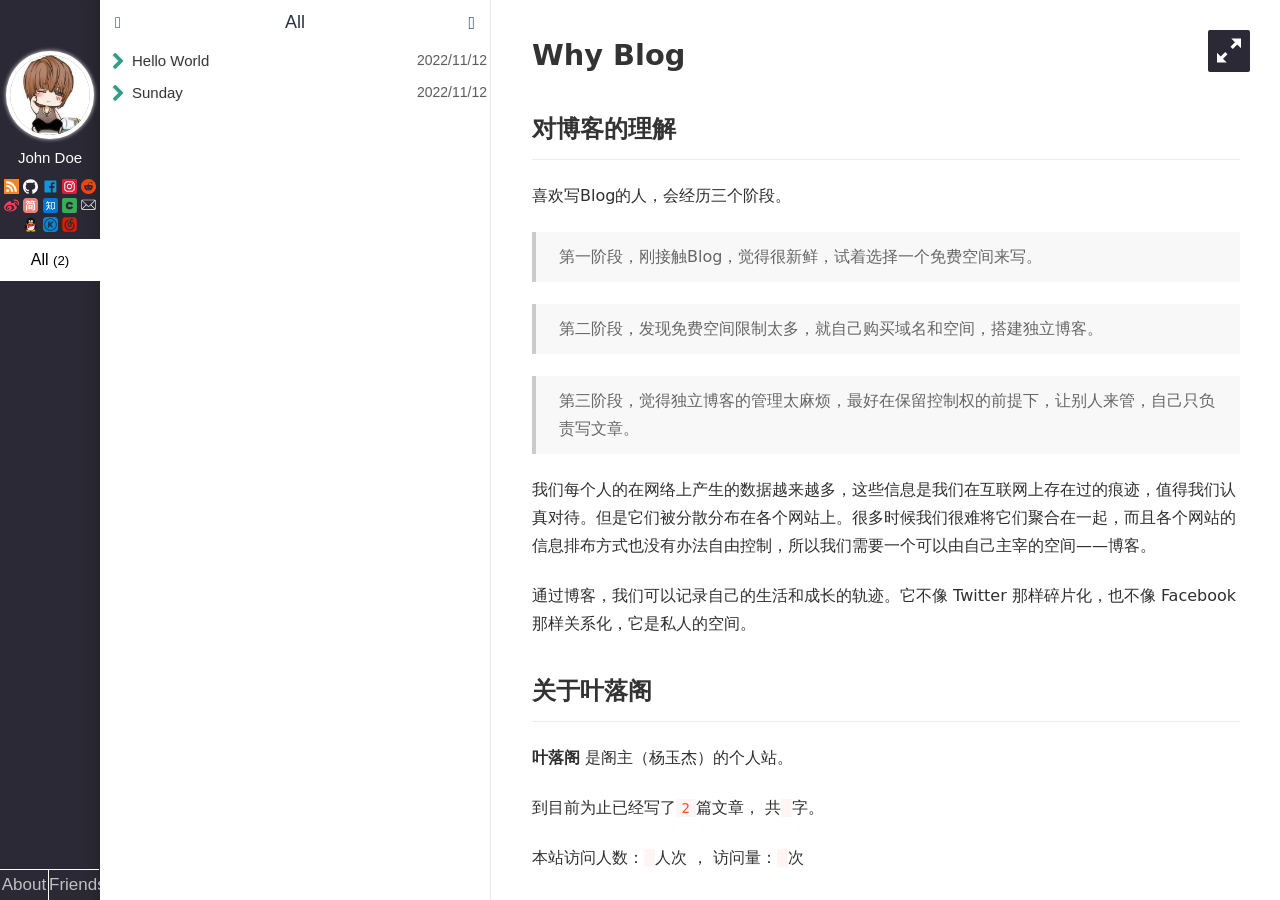
==== archives/index.html @ 194cba81 "Site updated: 2022-11-14 14:32:41" ====
<!DOCTYPE html>
<html>
<head>
  <meta charset="utf-8">
  <title>Hexo</title>
  <meta name="keywords" content="">
  <meta name="description" content="Hexo">
    <meta name="viewport" content="width=device-width, initial-scale=1, maximum-scale=1">
<meta property="og:type" content="website">
<meta property="og:title" content="Hexo">
<meta property="og:url" content="http://example.com/archives/index.html">
<meta property="og:site_name" content="Hexo">
<meta property="og:locale" content="en_US">
<meta property="article:author" content="John Doe">
<meta name="twitter:card" content="summary">


<link rel="icon" href="/img/avatar.jpg">

<link href="/css/style.css?v=1.1.0" rel="stylesheet">

<link href="/css/hl_theme/atom-light.css?v=1.1.0" rel="stylesheet">

<link href="//cdn.jsdelivr.net/npm/animate.css@4.1.0/animate.min.css" rel="stylesheet">

<script src="//cdn.jsdelivr.net/npm/jquery@3.5.1/dist/jquery.min.js"></script>
<script src="/js/titleTip.js?v=1.1.0" ></script>

<script src="//cdn.jsdelivr.net/npm/highlightjs@9.16.2/highlight.pack.min.js"></script>
<script>
    hljs.initHighlightingOnLoad();
</script>

<script src="//cdn.jsdelivr.net/npm/nprogress@0.2.0/nprogress.min.js"></script>



<script src="//cdn.jsdelivr.net/npm/jquery.cookie@1.4.1/jquery.cookie.min.js" ></script>

<script src="/js/iconfont.js?v=1.1.0" ></script>

<meta name="generator" content="Hexo 6.3.0"></head>
<div style="display: none">
  <input class="theme_disqus_on" value="false">
  <input class="theme_preload_comment" value="">
  <input class="theme_blog_path" value="">
  <input id="theme_shortcut" value="true" />
  <input id="theme_highlight_on" value="true" />
  <input id="theme_code_copy" value="true" />
</div>



<body>
<aside class="nav mobile">
    <div class="nav-left">
        <a href="/"
   class="avatar_target">
    <img class="avatar"
         src="/img/avatar.jpg"/>
</a>
<div class="author">
    <span>John Doe</span>
</div>

<div class="icon">
    
        
            <a title="rss"
               href="/atom.xml"
               target="_blank">
                
                    <svg class="iconfont-svg" aria-hidden="true">
                        <use xlink:href="#icon-rss"></use>
                    </svg>
                
            </a>
        
    
        
            <a title="github"
               href="https://github.com/yelog"
               target="_blank">
                
                    <svg class="iconfont-svg" aria-hidden="true">
                        <use xlink:href="#icon-github"></use>
                    </svg>
                
            </a>
        
    
        
            <a title="facebook"
               href="https://www.facebook.com/faker.tops"
               target="_blank">
                
                    <svg class="iconfont-svg" aria-hidden="true">
                        <use xlink:href="#icon-facebook"></use>
                    </svg>
                
            </a>
        
    
        
    
        
    
        
            <a title="instagram"
               href="https://www.facebook.com/faker.tops"
               target="_blank">
                
                    <svg class="iconfont-svg" aria-hidden="true">
                        <use xlink:href="#icon-instagram"></use>
                    </svg>
                
            </a>
        
    
        
            <a title="reddit"
               href="https://www.reddit.com/user/yelog/"
               target="_blank">
                
                    <svg class="iconfont-svg" aria-hidden="true">
                        <use xlink:href="#icon-reddit"></use>
                    </svg>
                
            </a>
        
    
        
            <a title="weibo"
               href="http://weibo.com/u/2307534817"
               target="_blank">
                
                    <svg class="iconfont-svg" aria-hidden="true">
                        <use xlink:href="#icon-weibo"></use>
                    </svg>
                
            </a>
        
    
        
            <a title="jianshu"
               href="https://www.jianshu.com/u/ff56736de7cf"
               target="_blank">
                
                    <svg class="iconfont-svg" aria-hidden="true">
                        <use xlink:href="#icon-jianshu"></use>
                    </svg>
                
            </a>
        
    
        
            <a title="zhihu"
               href="https://www.zhihu.com/people/jaytp/activities"
               target="_blank">
                
                    <svg class="iconfont-svg" aria-hidden="true">
                        <use xlink:href="#icon-zhihu"></use>
                    </svg>
                
            </a>
        
    
        
    
        
            <a title="oschina"
               href="https://my.oschina.net/yelog"
               target="_blank">
                
                    <svg class="iconfont-svg" aria-hidden="true">
                        <use xlink:href="#icon-oschina"></use>
                    </svg>
                
            </a>
        
    
        
    
        
            <a title="email"
               href="mailto:jaytp@qq.com"
               target="_blank">
                
                    <svg class="iconfont-svg" aria-hidden="true">
                        <use xlink:href="#icon-email"></use>
                    </svg>
                
            </a>
        
    
        
            <a title="qq"
               href="http://wpa.qq.com/msgrd?v=3&uin=872336115&site=qq&menu=yes"
               target="_blank">
                
                    <svg class="iconfont-svg" aria-hidden="true">
                        <use xlink:href="#icon-qq"></use>
                    </svg>
                
            </a>
        
    
        
            <a title="kugou"
               href="https://www.kugou.com/"
               target="_blank">
                
                    <svg class="iconfont-svg" aria-hidden="true">
                        <use xlink:href="#icon-kugou"></use>
                    </svg>
                
            </a>
        
    
        
            <a title="neteasemusic"
               href="https://music.163.com/#/user/home?id=88151013"
               target="_blank">
                
                    <svg class="iconfont-svg" aria-hidden="true">
                        <use xlink:href="#icon-neteasemusic"></use>
                    </svg>
                
            </a>
        
    
</div>




<ul>
    <li>
        <div class="all active" data-rel="All">All
            
                <small>(2)</small>
            
        </div>
    </li>
    
</ul>
<div class="left-bottom">
    <div class="menus">
        
            
            
            
    </div>
    <div>
        
            <a class="about  hasFriend  site_url"
               
               href="/about">About</a>
        
        <a style="width: 50%"
                
                                           class="friends">Friends</a>
        
    </div>
</div>
<input type="hidden" id="yelog_site_posts_number" value="2">

<div style="display: none">
    <span id="busuanzi_value_site_uv"></span>
    <span id="busuanzi_value_site_pv"></span>
</div>

    </div>
    <div class="nav-right">
        <div class="friends-area">
    <div class="friends-title">
        Links
        <i class="iconfont icon-left"></i>
    </div>
    <div class="friends-content">
        <ul>
            
            <li><a target="_blank" href="http://yelog.org/">叶落阁</a></li>
            
        </ul>
    </div>
</div>
        <div class="title-list">
    <div class="right-top">
        <div id="default-panel">
            <i class="iconfont icon-search" data-title="搜索 快捷键 i"></i>
            <div class="right-title">All</div>
            <i class="iconfont icon-file-tree" data-title="切换到大纲视图 快捷键 w"></i>
        </div>
        <div id="search-panel">
            <i class="iconfont icon-left" data-title="返回"></i>
            <input id="local-search-input" autocomplete="off"/>
            <label class="border-line" for="input"></label>
            <i class="iconfont icon-case-sensitive" data-title="大小写敏感"></i>
            <i class="iconfont icon-tag" data-title="标签"></i>
        </div>
        <div id="outline-panel" style="display: none">
            <div class="right-title">大纲</div>
            <i class="iconfont icon-list" data-title="切换到文章列表"></i>
        </div>
    </div>

    <div class="tags-list">
    <input id="tag-search" />
    <div class="tag-wrapper">
        
    </div>

</div>

    
    <nav id="title-list-nav">
        
        
        <a  class="All "
           href="/2022/11/12/hello-world/"
           data-tag=""
           data-author="" >
            <span class="post-title" title="Hello World">Hello World</span>
            <span class="post-date" title="2022-11-12 16:27:40">2022/11/12</span>
        </a>
        
        
        <a  class="All "
           href="/2022/11/12/test/"
           data-tag=""
           data-author="" >
            <span class="post-title" title="Sunday">Sunday</span>
            <span class="post-date" title="2022-11-12 16:27:40">2022/11/12</span>
        </a>
        
        <div id="no-item-tips">

        </div>
    </nav>
    <div id="outline-list">
    </div>
</div>

    </div>
    <div class="hide-list">
        <div class="semicircle" data-title="切换全屏 快捷键 s">
            <div class="brackets first"><</div>
            <div class="brackets">&gt;</div>
        </div>
    </div>
</aside>
<div id="post" class="index">
    <div class="pjax">
        <article class="index">
            <div class="toc-ref">
    
        <ol class="toc"><li class="toc-item toc-level-1"><a class="toc-link" href="#Why-Blog"><span class="toc-text">Why Blog</span></a><ol class="toc-child"><li class="toc-item toc-level-2"><a class="toc-link" href="#%E5%AF%B9%E5%8D%9A%E5%AE%A2%E7%9A%84%E7%90%86%E8%A7%A3"><span class="toc-text">对博客的理解</span></a></li><li class="toc-item toc-level-2"><a class="toc-link" href="#%E5%85%B3%E4%BA%8E%E5%8F%B6%E8%90%BD%E9%98%81"><span class="toc-text">关于叶落阁</span></a></li><li class="toc-item toc-level-2"><a class="toc-link" href="#%E5%8D%9A%E5%AE%A2%E5%B9%B3%E5%8F%B0"><span class="toc-text">博客平台</span></a></li></ol></li></ol>
    
<style>
    .left-col .switch-btn,
    .left-col .switch-area {
        display: none;
    }
    .toc-level-3 i,
    .toc-level-3 ol {
        display: none !important;
    }
</style>
</div>
            <h1 id="Why-Blog"><a href="#Why-Blog" class="headerlink" title="Why Blog"></a>Why Blog</h1><h2 id="对博客的理解"><a href="#对博客的理解" class="headerlink" title="对博客的理解"></a>对博客的理解</h2><p>喜欢写Blog的人，会经历三个阶段。</p>
<blockquote>
<p>第一阶段，刚接触Blog，觉得很新鲜，试着选择一个免费空间来写。</p>
</blockquote>
<blockquote>
<p>第二阶段，发现免费空间限制太多，就自己购买域名和空间，搭建独立博客。</p>
</blockquote>
<blockquote>
<p>第三阶段，觉得独立博客的管理太麻烦，最好在保留控制权的前提下，让别人来管，自己只负责写文章。</p>
</blockquote>
<p>我们每个人的在网络上产生的数据越来越多，这些信息是我们在互联网上存在过的痕迹，值得我们认真对待。但是它们被分散分布在各个网站上。很多时候我们很难将它们聚合在一起，而且各个网站的信息排布方式也没有办法自由控制，所以我们需要一个可以由自己主宰的空间——博客。</p>
<p>通过博客，我们可以记录自己的生活和成长的轨迹。它不像 Twitter 那样碎片化，也不像 Facebook 那样关系化，它是私人的空间。</p>
<h2 id="关于叶落阁"><a href="#关于叶落阁" class="headerlink" title="关于叶落阁"></a>关于叶落阁</h2><p><strong>叶落阁</strong> 是阁主（杨玉杰）的个人站。</p>
<p>到目前为止已经写了<code class="article_number"></code>篇文章， 共<code class="site_word_count"></code>字。</p>
<p>本站访问人数：<code class="site_uv"></code>人次 ， 访问量：<code class="site_pv"></code>次</p>
<h2 id="博客平台"><a href="#博客平台" class="headerlink" title="博客平台"></a>博客平台</h2><p>这个博客通过 <a target="_blank" rel="noopener" href="https://hexo.io/">Hexo</a> 生成，部署在 <a target="_blank" rel="noopener" href="https://pages.github.com/">GitHub Pages</a>主题 <a target="_blank" rel="noopener" href="https://github.com/yelog/hexo-theme-3-hexo">3-hexo</a> 已经在github上开源</p>
<p><code>3-hexo</code> 主题使用交流可以加 Q群: <a target="_blank" href="//shang.qq.com/wpa/qunwpa?idkey=e8cf083cc097141eaf323396f1766809b8e90ff00c67bb441898f672892f6904"><img data-ignore border="0" src="//pub.idqqimg.com/wpa/images/group.png" alt="3-hexo使用交流" title="3-hexo使用交流"></a></p>
<p>主要功能：</p>
<ul>
<li>搜索支持文章标题、标签(#标签)、作者(@作者)</li>
<li>pad&#x2F;手机等移动端适配</li>
<li>页面全局快捷键 <a target="_blank" rel="noopener" href='http://yelog.org/2017/03/24/3-hexo-shortcuts/'>3-hexo快捷键说明</a></li>
</ul>

        </article>
        
        <p>
            <a  class="dashang" onclick="dashangToggle()">赏</a>
        </p>
        
        
    </div>
    <div class="copyright">
        <p class="footer-entry">
    ©2016-2020 Yelog
</p>
<p class="footer-entry">Built with <a href="https://hexo.io/" target="_blank">Hexo</a> and <a href="https://github.com/yelog/hexo-theme-3-hexo" target="_blank">3-hexo</a> theme</p>

    </div>
</div>
<div class="full-toc">
    <button class="full" data-title="切换全屏 快捷键 s"><span class="min "></span></button>
<a class="" id="rocket" ></a>

</div>

<div class="hide_box" onclick="dashangToggle()"></div>
<div class="shang_box">
    <a class="shang_close"  onclick="dashangToggle()">×</a>
    <div class="shang_tit">
        <p>Help us with donation</p>
    </div>
    <div class="shang_payimg">
        <div class="pay_img">
            <img src="/img/alipay.jpg" class="alipay" title="扫码支持">
            <img src="/img/weixin.jpg" class="weixin" title="扫码支持">
        </div>
    </div>
    <div class="shang_payselect">
        <span><label><input type="radio" name="pay" checked value="alipay">alipay</label></span><span><label><input type="radio" name="pay" value="weixin">weixin</label></span>
    </div>
</div>


</body>
<script src="/js/jquery.pjax.js?v=1.1.0" ></script>

<script src="/js/script.js?v=1.1.0" ></script>
<script>
    var img_resize = 'default';
    function initArticle() {
        /*渲染对应的表格样式*/
        
            $("#post .pjax table").addClass("green_title");
        

        /*渲染打赏样式*/
        
        $("input[name=pay]").on("click", function () {
            if($("input[name=pay]:checked").val()=="weixin"){
                $(".shang_box .shang_payimg .pay_img").addClass("weixin_img");
            } else {
                $(".shang_box .shang_payimg .pay_img").removeClass("weixin_img");
            }
        })
        

        /*高亮代码块行号*/
        

        /*访问数量*/
        
        $.getScript("//busuanzi.ibruce.info/busuanzi/2.3/busuanzi.pure.mini.js");
        

        /*代码高亮，行号对齐*/
        $('.pre-numbering').css('line-height',$('.has-numbering').css('line-height'));

        
        
    }

    /*打赏页面隐藏与展示*/
    
    function dashangToggle() {
        $(".shang_box").fadeToggle();
        $(".hide_box").fadeToggle();
    }
    

</script>

<!--加入行号的高亮代码块样式-->

<!--自定义样式设置-->
<style>
    
    
    .nav {
        width: 542px;
    }
    .nav.fullscreen {
        margin-left: -542px;
    }
    .nav-left {
        width: 120px;
    }
    
    
    @media screen and (max-width: 1468px) {
        .nav {
            width: 492px;
        }
        .nav.fullscreen {
            margin-left: -492px;
        }
        .nav-left {
            width: 100px;
        }
    }
    
    
    @media screen and (max-width: 1024px) {
        .nav {
            width: 492px;
            margin-left: -492px
        }
        .nav.fullscreen {
            margin-left: 0;
        }
    }
    
    @media screen and (max-width: 426px) {
        .nav {
            width: 100%;
        }
        .nav-left {
            width: 100%;
        }
    }
    
    
    .nav-right .title-list nav a .post-title, .nav-right .title-list #local-search-result a .post-title {
        color: #383636;
    }
    
    
    .nav-right .title-list nav a .post-date, .nav-right .title-list #local-search-result a .post-date {
        color: #5e5e5f;
    }
    
    
    .nav-right nav a.hover, #local-search-result a.hover{
        background-color: #e2e0e0;
    }
    
    

    /*列表样式*/
    

    /* 背景图样式 */
    
    


    /*引用块样式*/
    

    /*文章列表背景图*/
    

    
</style>







</html>
---- css/style.css ----
#comments {
  padding: 2.5em;
  background: #fff;
}
#comments .comment-bar {
  display: block;
  cursor: pointer;
  background: rgba(255,255,255,0.3);
  padding: 0.5rem;
  -webkit-box-shadow: 3px 2px 8px rgba(0,0,0,0.07);
  box-shadow: 3px 2px 8px rgba(0,0,0,0.07);
  text-align: center;
  font-size: 2rem;
}
#comments .comment-bar a {
  display: inline-block;
  width: 3em;
  text-decoration: none;
  outline-width: 0;
  color: #258fb8;
  outline: none;
}
#comments .comment-bar a .fa.pulse {
  -webkit-animation-name: pulse;
  animation-name: pulse;
}
#comments .comment-bar a .fa.animated {
  -webkit-animation-duration: 1s;
  animation-duration: 1s;
  -webkit-animation-fill-mode: both;
  animation-fill-mode: both;
}
#comments .comment-bar a .fa.animated.infinite {
  -webkit-animation-iteration-count: infinite;
  animation-iteration-count: infinite;
}
#comments .comment-bar a .fa:before {
  content: "\f27b";
}
#comments .comment-bar a .fa.fa-spinner {
  display: none;
}
.shang_box {
  width: 540px;
  height: 450px;
  padding: 10px;
  background-color: #3f3f3f;
  -webkit-border-radius: 10px;
  border-radius: 10px;
  position: fixed;
  z-index: 41;
  left: 50%;
  top: 50%;
  margin-left: -280px;
  margin-top: -225px;
  border: 1px dotted #000;
  display: none;
}
.shang_box .shang_close {
  position: absolute;
  display: inline-block;
  font-weight: 200;
  font-size: 50px;
  right: 19px;
  outline: none;
  text-shadow: none;
  color: #4094c7;
}
.shang_box .shang_tit {
  width: 100%;
  font-family: Roboto, "Roboto", serif;
  height: 75px;
  text-align: center;
  line-height: 66px;
  color: #fff;
  font-size: 30px;
  margin-top: 7px;
  margin-right: 2px;
}
.shang_box .shang_payimg {
  width: 255px;
  height: 255px;
  padding: 10px;
  border: 6px solid #4094c7;
  margin: 0 auto;
  -webkit-border-radius: 3px;
  border-radius: 3px;
  overflow: hidden;
}
.shang_box .shang_payimg .pay_img {
  width: 535px;
  vertical-align: middle;
  transition: margin-left 0.5s;
}
.shang_box .shang_payimg .pay_img.weixin_img {
  margin-left: -280px;
}
.shang_box .shang_payimg .pay_img img {
  width: 255px;
}
.shang_box .shang_payimg .pay_img img.weixin {
  margin: auto 0 auto 16px;
  display: block;
  float: right;
}
.shang_box .shang_payselect {
  font-size: 20px;
  color: #fff;
  text-align: center;
  margin: 0 auto;
  margin-top: 20px;
  height: 60px;
  width: 320px;
}
.shang_box .shang_payselect input[type=radio],
.shang_box .shang_payselect label {
  cursor: pointer;
}
.hide_box {
  z-index: 40;
  background: #000;
  opacity: 0.5;
  -moz-opacity: 0.5;
  left: 0;
  top: 0;
  bottom: 0;
  right: 0;
  height: 100%;
  width: 100%;
  position: fixed;
  display: none;
}
@-webkit-keyframes fadeIns {
  from {
    -webkit-transform: translateY(30px);
    opacity: 0;
  }
  to {
    -webkit-transform: translateY(0);
    opacity: 1;
  }
}
@-moz-keyframes fadeIns {
  from {
    -moz-transform: translateY(30px);
    opacity: 0;
  }
  to {
    -moz-transform: translateY(0);
    opacity: 1;
  }
}
@-ms-keyframes fadeIns {
  from {
    -ms-transform: translateY(30px);
    opacity: 0;
  }
  to {
    -ms-transform: translateY(0);
    opacity: 1;
  }
}
@-o-keyframes fadeIns {
  from {
    -o-transform: translateY(30px);
    opacity: 0;
  }
  to {
    -o-transform: translateY(0);
    opacity: 1;
  }
}
@-webkit-keyframes fadeOuts {
  from {
    -webkit-transform: translateY(0);
    opacity: 1;
  }
  to {
    -webkit-transform: translateY(-30px);
    opacity: 0;
  }
}
@-moz-keyframes fadeOuts {
  from {
    -moz-transform: translateY(0);
    opacity: 1;
  }
  to {
    -moz-transform: translateY(-30px);
    opacity: 0;
  }
}
@-ms-keyframes fadeOuts {
  from {
    -ms-transform: translateY(0);
    opacity: 1;
  }
  to {
    -ms-transform: translateY(-30px);
    opacity: 0;
  }
}
@-o-keyframes fadeOuts {
  from {
    -o-transform: translateY(0);
    opacity: 1;
  }
  to {
    -o-transform: translateY(-30px);
    opacity: 0;
  }
}
@-moz-keyframes fadeIns {
  from {
    transform: translateY(30px);
    opacity: 0;
  }
  to {
    transform: translateY(0);
    opacity: 1;
  }
}
@-webkit-keyframes fadeIns {
  from {
    transform: translateY(30px);
    opacity: 0;
  }
  to {
    transform: translateY(0);
    opacity: 1;
  }
}
@-o-keyframes fadeIns {
  from {
    transform: translateY(30px);
    opacity: 0;
  }
  to {
    transform: translateY(0);
    opacity: 1;
  }
}
@keyframes fadeIns {
  from {
    transform: translateY(30px);
    opacity: 0;
  }
  to {
    transform: translateY(0);
    opacity: 1;
  }
}
@-moz-keyframes fadeOuts {
  from {
    transform: translateY(0);
    opacity: 1;
  }
  to {
    transform: translateY(-30px);
    opacity: 0;
  }
}
@-webkit-keyframes fadeOuts {
  from {
    transform: translateY(0);
    opacity: 1;
  }
  to {
    transform: translateY(-30px);
    opacity: 0;
  }
}
@-o-keyframes fadeOuts {
  from {
    transform: translateY(0);
    opacity: 1;
  }
  to {
    transform: translateY(-30px);
    opacity: 0;
  }
}
@keyframes fadeOuts {
  from {
    transform: translateY(0);
    opacity: 1;
  }
  to {
    transform: translateY(-30px);
    opacity: 0;
  }
}
@font-face {
  font-family: 'icomoon';
  src: url("fonts/icomoon.eot?ul7tfk");
  src: url("fonts/icomoon.eot?ul7tfk#iefix") format('embedded-opentype'), url("fonts/icomoon.ttf?ul7tfk") format('truetype'), url("fonts/icomoon.woff?ul7tfk") format('woff'), url("fonts/icomoon.svg?ul7tfk#icomoon") format('svg');
  font-weight: normal;
  font-style: normal;
}
.article .article-meta .date:before,
.nav-right nav a:before,
#local-search-result a:before,
.nav-right form .cross:before,
.full-toc .full .min:before,
.full-toc .full .max:before,
.full-toc .post-toc-menu .post-toc-menu-icons:before,
.nav-left .icon a:before,
#post .pjax article .article-meta .top:before,
.article .article-meta .author:before,
.full-toc #rocket:before,
.full-toc #rocket:after,
.nav-right .back-title-list:before {
  margin-right: 0.2em;
  font-family: 'icomoon' !important;
  speak: none;
  font-style: normal;
  font-weight: normal;
  font-variant: normal;
  text-transform: none;
  line-height: 1;
  -webkit-font-smoothing: antialiased;
}
@font-face {
  font-family: 'iconfont'; /* project id 236002 */
  src: url("//at.alicdn.com/t/font_236002_600u3zzht94.eot");
  src: url("//at.alicdn.com/t/font_236002_600u3zzht94.eot?#iefix") format('embedded-opentype'), url("//at.alicdn.com/t/font_236002_600u3zzht94.woff2") format('woff2'), url("//at.alicdn.com/t/font_236002_600u3zzht94.woff") format('woff'), url("//at.alicdn.com/t/font_236002_600u3zzht94.ttf") format('truetype'), url("//at.alicdn.com/t/font_236002_600u3zzht94.svg#iconfont") format('svg');
}
.iconfont {
  font-family: "iconfont", "custom-iconfont" !important;
  font-size: 16px;
  font-style: normal;
  -webkit-font-smoothing: antialiased;
  -moz-osx-font-smoothing: grayscale;
}
.icon-clock:before {
  content: "\e787";
}
.icon-search:before {
  content: "\e60f";
}
.icon-email:before {
  content: "\e665";
}
.icon-cancle:before {
  content: "\e602";
}
.icon-right:before {
  content: "\e65b";
}
.icon-tag:before {
  content: "\e603";
}
.icon-rss:before {
  content: "\e611";
}
.icon-csdn:before {
  content: "\e601";
}
.icon-juejin:before {
  content: "\e605";
}
.icon-twitter:before {
  content: "\e659";
}
.icon-github:before {
  content: "\e600";
}
.icon-jianshu:before {
  content: "\e68a";
}
.icon-zhihu:before {
  content: "\e6c2";
}
.icon-facebook:before {
  content: "\e604";
}
.icon-linkedin:before {
  content: "\e64d";
}
.icon-instagram:before {
  content: "\e66c";
}
.icon-weibo:before {
  content: "\e698";
}
.icon-oschina:before {
  content: "\e606";
}
.icon-reddit:before {
  content: "\e60c";
}
.icon-qq:before {
  content: "\e626";
}
.icon-kugou:before {
  content: "\e6ce";
}
.icon-file-tree:before {
  content: "\e6a6";
}
.icon-left:before {
  content: "\e624";
}
.icon-list:before {
  content: "\e619";
}
.icon-category:before {
  content: "\e62c";
}
.icon-tag:before {
  content: "\e7a3";
}
.icon-case-sensitive:before {
  content: "\e612";
}
.neteasemusic:before {
  content: "\e607";
}
.iconfont-svg {
  width: 1em;
  height: 1em;
  vertical-align: -0.15em;
  fill: currentColor;
  overflow: hidden;
}
.full-toc .full {
  display: block;
  position: fixed;
  top: 30px;
  right: 40px;
  z-index: 31;
  width: 42px;
  height: 42px;
  padding: 0;
  background: transparent;
  border: none;
  border-radius: 2px;
  outline: none;
  overflow: hidden;
  cursor: pointer;
}
.full-toc .full .min,
.full-toc .full .max {
  transform: translateX(50%);
  padding-top: 9px;
  display: block;
  width: 200%;
  height: 42px;
  margin-left: -100%;
  font-size: 24px;
  line-height: 42px;
  color: #fff;
  background: #2a2935;
  overflow: hidden;
}
.full-toc .full .min:before {
  float: left;
  width: 50%;
  content: "\e98b";
}
.full-toc .full .max:before {
  float: left;
  width: 50%;
  content: "\e98c";
}
.full-toc #rocket {
  position: fixed;
  bottom: 30px;
  top: auto;
  right: 20px;
  font-size: 40px;
  z-index: 21;
  display: none;
  opacity: 0;
  transition: opacity 0.8s, bottom 0.8s;
}
.full-toc #rocket:hover {
  opacity: 1;
}
.full-toc #rocket:hover::before {
  color: #449fdb;
}
.full-toc #rocket:before {
  content: "\e900";
  position: absolute;
  bottom: 0;
  right: -4px;
  transition: color 0.5s;
}
.full-toc #rocket.launch {
  bottom: 450px;
  opacity: 0;
}
.full-toc #rocket.launch:before {
  content: "\e900";
  position: absolute;
  bottom: 0;
  right: -4px;
  color: #449fdb;
}
.full-toc #rocket.launch:after {
  content: "\e9a9";
  position: absolute;
  right: 9px;
  bottom: -16px;
  font-size: 21px;
  color: #f00;
}
.nav-left {
  width: 120px;
  height: 100%;
  background: #2a2935;
  box-shadow: inset -15px 0 15px -15px #222;
  float: left;
  position: relative;
  -webkit-user-select: none;
  -moz-user-select: none;
  -ms-user-select: none;
  -o-user-select: none;
  user-select: none;
}
.nav-left .avatar {
  width: 100px;
  height: 100px;
  margin: 55px auto 15px;
  border-radius: 50%;
  box-shadow: 0 0 0 4px #fff, 0 0 4px 4px #eee;
  background-repeat: no-repeat;
  background-size: 100px 100px;
  display: block;
}
.nav-left .avatar:hover {
  -webkit-animation: rubberBand 1s;
  animation: rubberBand 1s;
}
.nav-left .author {
  text-align: center;
  height: 27px;
  color: #fff;
}
.nav-left .more-menus {
  display: none;
}
.nav-left .icon {
  text-align: center;
  margin: 0 auto 5px;
}
.nav-left .icon a {
  color: #fff;
  line-height: 19px;
}
.nav-left .icon a:hover {
  color: #309e85;
}
.nav-left ul {
  margin: 0;
  padding: 0;
  font-size: 17px;
  border-top: 1px solid #fff;
  list-style: none;
  overflow-y: auto;
}
.nav-left ul.sub {
  transition: height 0.3s, border-top 0.3s;
  border-left: solid 2px #f00;
  overflow-y: hidden;
}
.nav-left ul.sub.hide {
  height: 0 !important;
  border-top: hidden;
}
.nav-left ul.sub li {
  line-height: 25px;
  font-size: 14px;
}
.nav-left ul.sub li:last-child {
  border-bottom: hidden;
}
.nav-left ul.sub li>div {
  height: 25px;
}
.nav-left ul li {
  line-height: 40px;
  text-align: center;
  border-bottom: 1px solid #fff;
  cursor: pointer;
}
.nav-left ul li>div {
  height: 40px;
  color: rgba(255,255,255,0.7);
  transition: all 0.15s linear;
  position: relative;
  white-space: nowrap;
  overflow: hidden;
}
.nav-left ul li>div:hover {
  color: #f7f7f7;
  box-shadow: inset 6px 0 0.09px #fff;
}
.nav-left ul li>div.active {
  color: #020202;
  box-shadow: inset 165px 0 0.09px #fff;
}
.nav-left ul li>div>.fold {
  left: 4px;
  font-size: 0.7em;
  position: absolute;
  transition: transform 0.3s;
}
.nav-left ul li>div>.fold.unfold {
  transform: rotate(90deg);
}
.nav-left .left-bottom {
  position: absolute;
  display: table;
  border-collapse: collapse;
  bottom: 0;
  width: 100%;
  font-size: 0;
  color: rgba(255,255,255,0.7);
}
.nav-left .left-bottom a {
  font-size: 17px;
  display: table-cell;
  height: 30px;
  text-align: center;
  vertical-align: middle;
  border-top: 1px solid #fff;
  width: 100%;
  line-height: 30px;
}
.nav-left .left-bottom a.about {
  display: inline-block;
}
.nav-left .left-bottom a.about.hasFriend {
  border-right: 1px solid #fff;
  width: calc(49% - 1px);
}
.nav-left .left-bottom a.friends {
  display: inline-block;
}
.nav-left .left-bottom a.dynamic-menu {
  display: block;
}
.nav-right {
  width: 420px;
  height: 100%;
  background: #fff;
  border-right: 1px solid #e5e8ec;
  overflow: hidden;
  float: left;
  position: relative;
  -webkit-user-select: none;
  -moz-user-select: none;
  -ms-user-select: none;
  -o-user-select: none;
  user-select: none;
}
.nav-right .title-list {
  margin-left: 0;
  transition: margin-left 0.5s;
}
.nav-right .title-list.friend {
  margin-left: 421px;
}
.nav-right .title-list .right-top {
  height: 45px;
  position: absolute;
  top: 0;
  width: 100%;
  font-size: 15px;
}
.nav-right .title-list .right-top #default-panel,
.nav-right .title-list .right-top #outline-panel {
  text-align: center;
  height: 45px;
}
.nav-right .title-list .right-top #default-panel .right-title,
.nav-right .title-list .right-top #outline-panel .right-title {
  height: 45px;
  line-height: 45px;
  font-size: 18px;
}
.nav-right .title-list .right-top #default-panel .iconfont,
.nav-right .title-list .right-top #outline-panel .iconfont {
  position: absolute;
  top: 50%;
  transform: translate(0, -50%);
  cursor: pointer;
  font-size: 16px;
}
.nav-right .title-list .right-top #default-panel .iconfont.icon-search,
.nav-right .title-list .right-top #outline-panel .iconfont.icon-search {
  left: 15px;
}
.nav-right .title-list .right-top #default-panel .iconfont.icon-search.active,
.nav-right .title-list .right-top #outline-panel .iconfont.icon-search.active {
  color: #007fff;
}
.nav-right .title-list .right-top #default-panel .iconfont.icon-file-tree,
.nav-right .title-list .right-top #outline-panel .iconfont.icon-file-tree {
  right: 15px;
  font-size: 18px;
}
.nav-right .title-list .right-top #default-panel .iconfont.icon-list,
.nav-right .title-list .right-top #outline-panel .iconfont.icon-list {
  right: 15px;
}
.nav-right .title-list .right-top #search-panel {
  height: 45px;
  line-height: 45px;
  display: none;
}
.nav-right .title-list .right-top #search-panel .iconfont {
  position: absolute;
  top: 50%;
  transform: translate(0, -50%);
  cursor: pointer;
}
.nav-right .title-list .right-top #search-panel .iconfont.icon-left {
  left: 15px;
}
.nav-right .title-list .right-top #search-panel .iconfont.icon-case-sensitive {
  right: 50px;
}
.nav-right .title-list .right-top #search-panel .iconfont.icon-case-sensitive:hover::before,
.nav-right .title-list .right-top #search-panel .iconfont.icon-case-sensitive.active:before {
  background: #bfbcbc;
  padding: 1px;
  border: 1px solid #979696;
}
.nav-right .title-list .right-top #search-panel .iconfont.icon-tag {
  right: 15px;
}
.nav-right .title-list .right-top #search-panel #local-search-input {
  font-size: 18px;
  color: #333;
  height: 32px;
  width: calc(100% - 90px);
  margin: auto 45px auto 45px;
  border: none;
  border-bottom: 1px solid #e5e8ec;
  outline: none;
}
.nav-right .title-list .right-top #search-panel #local-search-input:focus + .border-line {
  width: calc(100% - 90px);
}
.nav-right .title-list .right-top #search-panel .border-line {
  position: absolute;
  left: 45px;
  right: 0;
  bottom: 5px;
  z-index: 1;
  height: 2px;
  background-color: #03a6ff;
  width: 0;
  transition: all 0.3s;
}
.nav-right .title-list .tags-list {
  display: none;
  margin: 15px 10px 15px;
  padding: 10px;
  background: #f1f1f1;
  border-radius: 25px;
  list-style: none outside none;
  width: 150px;
  position: fixed;
  z-index: 200;
  left: 200px;
  top: 45px;
  box-shadow: 0 2px 12px 0 rgba(0,0,0,0.1);
  border: 1px solid #ebeef5;
}
.nav-right .title-list .tags-list #tag-search {
  display: block;
  width: 100%;
  height: 28px;
  font-size: 17px;
  padding-left: 10px;
  border-radius: 14px;
  border: none;
  outline: none;
  box-sizing: border-box;
}
.nav-right .title-list .tags-list .tag-wrapper {
  max-height: 500px;
  overflow-y: auto;
  overflow-x: hidden;
  margin-top: 10px;
}
.nav-right .title-list .tags-list .tag-wrapper::-webkit-scrollbar {
  width: 3px;
}
.nav-right .title-list .tags-list .tag-wrapper::-webkit-scrollbar-thumb {
  background: #309e85;
}
.nav-right .title-list .tags-list .tag-wrapper li {
  float: none;
  cursor: pointer;
  position: relative;
  font-size: 14px;
  color: #333;
  padding: 0 20px;
}
.nav-right .title-list .tags-list .tag-wrapper li:hover {
  background: #fff;
}
.nav-right .title-list .tags-list .tag-wrapper li .icon-tag {
  position: absolute;
  left: 15px;
  top: 50%;
  transform: translate(0, -50%);
}
.nav-right .title-list .tags-list .tag-wrapper li a {
  height: 18px;
  line-height: 18px;
  padding: 0 5px 0 10px;
  position: relative;
  border-radius: 0 5px 5px 0;
  margin: 5px 9px 5px 8px;
  display: inline-block;
  white-space: nowrap;
  text-overflow: ellipsis;
}
.nav-right .title-list #outline-list {
  display: none;
  position: absolute;
  top: 45px;
  width: 100%;
  padding: 0 25px;
  box-sizing: border-box;
  height: calc(100vh - 45px);
  overflow-y: auto;
  overflow-x: hidden;
}
.nav-right .title-list #outline-list::-webkit-scrollbar {
  width: 3px;
}
.nav-right .title-list #outline-list::-webkit-scrollbar-thumb {
  background: #309e85;
}
.nav-right .title-list #outline-list .toc {
  list-style-type: none;
  font-size: 1rem;
  line-height: 1.3;
  padding: 0;
  color: #333;
  font-weight: 400;
  position: relative;
}
.nav-right .title-list #outline-list .toc:before {
  content: "";
  position: absolute;
  top: 0;
  left: 7px;
  bottom: 0;
  width: 2px;
  background-color: #ebedef;
  opacity: 0.5;
}
.nav-right .title-list #outline-list .toc .toc-level-1>a,
.nav-right .title-list #outline-list .toc .toc-level-2>a {
  font-weight: 600;
  color: #333;
  margin: 6px 0;
  padding: 4px 0 4px 21px;
}
.nav-right .title-list #outline-list .toc .toc-level-1>a:before,
.nav-right .title-list #outline-list .toc .toc-level-2>a:before {
  left: 5px;
  margin-top: -3px;
  width: 6px;
  height: 6px;
}
.nav-right .title-list #outline-list .toc ol {
  list-style-type: none;
}
.nav-right .title-list #outline-list .toc a {
  display: block;
  position: relative;
  padding: 4px 0 4px 12px;
  white-space: nowrap;
  overflow: hidden;
  text-overflow: ellipsis;
  transition: none;
}
.nav-right .title-list #outline-list .toc a:hover {
  background-color: #ebedef;
}
.nav-right .title-list #outline-list .toc a.active {
  background-color: #ebedef;
  color: #007fff;
}
.nav-right .title-list #outline-list .toc a:before {
  content: "";
  position: absolute;
  top: 50%;
  left: 0;
  margin-top: -2px;
  width: 4px;
  height: 4px;
  background-color: currentColor;
  border-radius: 50%;
}
.nav-right .title-list nav,
.nav-right .title-list #local-search-result {
  clear: both;
  width: 100%;
  height: calc(100vh - 45px);
  padding-bottom: 10px;
  color: #64717f;
  text-shadow: -1px 1px 0 rgba(125,139,153,0.1);
  overflow-y: auto;
  overflow-x: hidden;
  position: absolute;
  top: 45px;
  bottom: 0;
  -webkit-overflow-scrolling: touch;
}
.nav-right .title-list nav::-webkit-scrollbar,
.nav-right .title-list #local-search-result::-webkit-scrollbar {
  width: 3px;
}
.nav-right .title-list nav::-webkit-scrollbar-thumb,
.nav-right .title-list #local-search-result::-webkit-scrollbar-thumb {
  background: #309e85;
}
.nav-right .title-list nav #no-item-tips,
.nav-right .title-list #local-search-result #no-item-tips {
  display: none;
  height: 32px;
  line-height: 1.5;
  padding: 15px;
}
.nav-right .title-list nav #no-item-tips span,
.nav-right .title-list #local-search-result #no-item-tips span {
  color: #ff5722;
}
.nav-right .title-list nav .search-result-list,
.nav-right .title-list #local-search-result .search-result-list {
  margin-top: 0;
  padding-left: 0;
}
.nav-right .title-list nav .search-result-list .search-result,
.nav-right .title-list #local-search-result .search-result-list .search-result {
  padding: 0 16px 0 32px;
  margin: 0;
  color: #808080;
}
.nav-right .title-list nav .search-result-list .search-result .search-keyword,
.nav-right .title-list #local-search-result .search-result-list .search-result .search-keyword {
  color: #f00;
  font-style: normal;
}
.nav-right .title-list nav a,
.nav-right .title-list #local-search-result a {
  display: block;
  height: 32px;
  color: inherit;
  position: relative;
}
.nav-right .title-list nav a:before,
.nav-right .title-list #local-search-result a:before {
  content: "\e901";
  position: absolute;
  top: 7px;
  left: 12px;
  z-index: 1;
  font-size: 18px;
  color: #309e85;
}
.nav-right .title-list nav a#top:before,
.nav-right .title-list #local-search-result a#top:before {
  content: "\f08d";
}
.nav-right .title-list nav a.hover:before,
.nav-right .title-list #local-search-result a.hover:before {
  animation: wobble 1s linear;
}
.nav-right .title-list nav a .post-title,
.nav-right .title-list #local-search-result a .post-title {
  width: -webkit-calc(100% - 155px);
  width: -moz-calc(100% - 155px);
  width: calc(100% - 155px);
  float: left;
  clear: both;
  margin: 5px 0;
  padding-left: 32px;
  font-size: 16px;
  line-height: 22px;
  white-space: nowrap;
  text-decoration: none;
  text-overflow: ellipsis;
  color: #55606f;
  overflow: hidden;
  outline: none;
}
.nav-right .title-list nav a .post-title .search-keyword,
.nav-right .title-list #local-search-result a .post-title .search-keyword {
  color: #f00;
  font-style: normal;
}
.nav-right .title-list nav a .post-date,
.nav-right .title-list #local-search-result a .post-date {
  font-size: 15px;
  margin: 8px 0;
  padding-right: 3px;
  color: #9aa4af;
  float: right;
}
.nav-right .friends-area {
  height: 100%;
  margin-left: -421px;
  transition: margin-left 0.5s;
  position: absolute;
}
.nav-right .friends-area.friend {
  margin-left: 0;
}
.nav-right .friends-area .friends-title {
  height: 45px;
  text-align: center;
  vertical-align: middle;
  display: table-cell;
  width: 420px;
  font-size: 18px;
  position: relative;
}
.nav-right .friends-area .friends-title .icon-left {
  position: absolute;
  top: 50%;
  transform: translate(0, -50%) rotateZ(180deg);
  cursor: pointer;
  right: 15px;
}
.nav-right .friends-area .friends-content {
  overflow-y: auto;
  height: calc(100vh - 45px);
}
.nav-right .friends-area .friends-content a {
  line-height: 30px;
  color: #4183c4;
}
#nprogress {
  position: fixed;
  top: 0;
  left: 0;
  z-index: 1000;
  width: 100%;
  height: 3px;
}
#nprogress > .bar {
  height: 100%;
  background: #f00;
}
.spinner {
  width: 7px;
  height: 7px;
  position: relative;
  display: inline-block;
  margin-right: 10px;
  margin-left: -9px;
}
.cube1,
.cube2 {
  background-color: #bcc1c4;
  width: 7px;
  height: 7px;
  position: absolute;
  top: -6px;
  left: 0;
  -webkit-animation: cubemove 1.8s infinite ease-in-out;
  animation: cubemove 1.8s infinite ease-in-out;
}
.cube2 {
  -webkit-animation-delay: -0.9s;
  animation-delay: -0.9s;
}
@-webkit-keyframes cubemove {
  25% {
    -webkit-transform: translateX(9px) rotate(-90deg) scale(0.5);
  }
  50% {
    -webkit-transform: translateX(9px) translateY(9px) rotate(-180deg);
  }
  75% {
    -webkit-transform: translateX(0px) translateY(9px) rotate(-270deg) scale(0.5);
  }
  100% {
    -webkit-transform: rotate(-360deg);
  }
}
@-moz-keyframes cubemove {
  25% {
    transform: translateX(9px) rotate(-90deg) scale(0.5);
    -webkit-transform: translateX(9px) rotate(-90deg) scale(0.5);
  }
  50% {
    transform: translateX(9px) translateY(9px) rotate(-179deg);
    -webkit-transform: translateX(9px) translateY(9px) rotate(-179deg);
  }
  50.1% {
    transform: translateX(9px) translateY(9px) rotate(-180deg);
    -webkit-transform: translateX(9px) translateY(9px) rotate(-180deg);
  }
  75% {
    transform: translateX(0px) translateY(9px) rotate(-270deg) scale(0.5);
    -webkit-transform: translateX(0px) translateY(9px) rotate(-270deg) scale(0.5);
  }
  100% {
    transform: rotate(-360deg);
    -webkit-transform: rotate(-360deg);
  }
}
@-webkit-keyframes cubemove {
  25% {
    transform: translateX(9px) rotate(-90deg) scale(0.5);
    -webkit-transform: translateX(9px) rotate(-90deg) scale(0.5);
  }
  50% {
    transform: translateX(9px) translateY(9px) rotate(-179deg);
    -webkit-transform: translateX(9px) translateY(9px) rotate(-179deg);
  }
  50.1% {
    transform: translateX(9px) translateY(9px) rotate(-180deg);
    -webkit-transform: translateX(9px) translateY(9px) rotate(-180deg);
  }
  75% {
    transform: translateX(0px) translateY(9px) rotate(-270deg) scale(0.5);
    -webkit-transform: translateX(0px) translateY(9px) rotate(-270deg) scale(0.5);
  }
  100% {
    transform: rotate(-360deg);
    -webkit-transform: rotate(-360deg);
  }
}
@-o-keyframes cubemove {
  25% {
    transform: translateX(9px) rotate(-90deg) scale(0.5);
    -webkit-transform: translateX(9px) rotate(-90deg) scale(0.5);
  }
  50% {
    transform: translateX(9px) translateY(9px) rotate(-179deg);
    -webkit-transform: translateX(9px) translateY(9px) rotate(-179deg);
  }
  50.1% {
    transform: translateX(9px) translateY(9px) rotate(-180deg);
    -webkit-transform: translateX(9px) translateY(9px) rotate(-180deg);
  }
  75% {
    transform: translateX(0px) translateY(9px) rotate(-270deg) scale(0.5);
    -webkit-transform: translateX(0px) translateY(9px) rotate(-270deg) scale(0.5);
  }
  100% {
    transform: rotate(-360deg);
    -webkit-transform: rotate(-360deg);
  }
}
@keyframes cubemove {
  25% {
    transform: translateX(9px) rotate(-90deg) scale(0.5);
    -webkit-transform: translateX(9px) rotate(-90deg) scale(0.5);
  }
  50% {
    transform: translateX(9px) translateY(9px) rotate(-179deg);
    -webkit-transform: translateX(9px) translateY(9px) rotate(-179deg);
  }
  50.1% {
    transform: translateX(9px) translateY(9px) rotate(-180deg);
    -webkit-transform: translateX(9px) translateY(9px) rotate(-180deg);
  }
  75% {
    transform: translateX(0px) translateY(9px) rotate(-270deg) scale(0.5);
    -webkit-transform: translateX(0px) translateY(9px) rotate(-270deg) scale(0.5);
  }
  100% {
    transform: rotate(-360deg);
    -webkit-transform: rotate(-360deg);
  }
}
#post {
  height: 100%;
  font-weight: 400;
  font-size: 16px;
  line-height: 1.75;
  background: #f4f5f5;
  overflow-x: hidden;
  overflow-y: auto;
  -webkit-overflow-scrolling: touch;
  font-family: -apple-system, system-ui, BlinkMacSystemFont, Helvetica Neue, PingFang SC, Hiragino Sans GB, Microsoft YaHei, Arial, sans-serif;
  color: #2f2f2f;
  margin-left: 1px;
}
#post ::selection {
  color: #fff;
  background: #33caa6;
  text-shadow: none;
}
#post .pjax {
  max-width: 900px;
  min-height: calc(100vh - 143px);
  margin: 0 auto;
  overflow-y: auto;
  transition: padding-right 0.5s;
  opacity: 1;
}
#post .pjax.fadeIns {
  -webkit-animation: fadeIns 0.3s;
  -moz-animation: fadeIns 0.3s;
  -ms-animation: fadeIns 0.3s;
  -o-animation: fadeIns 0.3s;
  animation: fadeIns 0.3s;
}
#post .pjax.fadeOuts {
  -webkit-animation: fadeOuts 0.2s;
  -moz-animation: fadeOuts 0.2s;
  -ms-animation: fadeOuts 0.2s;
  -o-animation: fadeOuts 0.2s;
  animation: fadeOuts 0.2s;
}
#post .pjax article {
  padding: 2.5em;
  background: #fff;
/* Inline code */
}
#post .pjax article .article-entry>p:nth-child(1) {
  margin-top: 20px;
}
#post .pjax article .article-meta {
  font-size: 0.9em;
  color: #bcc1c4;
  border-left: 3px solid #b4b4b4;
  padding-left: 10px;
}
#post .pjax article .article-meta > span {
  margin-right: 8px;
}
#post .pjax article .article-meta .origin a {
  color: inherit;
}
#post .pjax article .article-meta .origin a:hover {
  color: #4078c0;
}
#post .pjax article .article-meta .top-comment a {
  cursor: pointer;
  color: inherit;
  font: 400 15px/1 "Open Sans", "Hiragino Sans GB", sans-serif;
}
#post .pjax article .article-meta .top-comment a:hover {
  color: #4078c0;
}
#post .pjax article .article-meta .top:before {
  content: "\f08d";
}
#post .pjax article .article-meta .top a {
  color: inherit;
  margin-left: 5px;
  border-bottom: none;
}
#post .pjax article .article-meta .top a:hover {
  text-decoration: none;
  cursor: text;
}
#post .pjax article .article-meta .author:before {
  content: "\f007";
}
#post .pjax article .article-meta .author:hover {
  cursor: pointer;
}
#post .pjax article .article-meta .author a {
  margin-left: 5px;
  color: inherit;
}
#post .pjax article .article-meta .author a:hover {
  text-decoration: none;
}
#post .pjax article .article-meta .book a {
  cursor: pointer;
  color: inherit;
}
#post .pjax article .article-meta .book a:hover {
  color: #4078c0;
}
#post .pjax article .article-meta .tag {
  margin-left: 8px;
}
#post .pjax article .article-meta .tag a {
  height: 18px;
  line-height: 18px;
  font-size: 0.9em;
  padding: 0 5px 0 10px;
  color: #fff;
  position: relative;
  border-radius: 0 5px 5px 0;
  margin: 5px 4px 5px 8px;
  white-space: nowrap;
  display: inline-block;
}
#post .pjax article .article-meta .tag a:hover {
  text-decoration: none;
}
#post .pjax article .article-meta .tag a:before {
  content: " ";
  width: 0;
  height: 0;
  position: absolute;
  top: 0;
  left: -18px;
  border: 9px solid transparent;
  border-right-color: #d0d0d0;
}
#post .pjax article .article-meta .tag a:after {
  content: " ";
  width: 4px;
  height: 4px;
  background-color: #fff;
  border-radius: 4px;
  box-shadow: 0 0 0 1px rgba(0,0,0,0.3);
  position: absolute;
  top: 7px;
  left: 2px;
}
#post .pjax article .article-meta .tag a.color1 {
  background: #ff945c;
}
#post .pjax article .article-meta .tag a.color1:before {
  border-right-color: #ff945c;
}
#post .pjax article .article-meta .tag a.color2 {
  background: #cc8167;
}
#post .pjax article .article-meta .tag a.color2:before {
  border-right-color: #cc8167;
}
#post .pjax article .article-meta .tag a.color3 {
  background: #ba8f6c;
}
#post .pjax article .article-meta .tag a.color3:before {
  border-right-color: #ba8f6c;
}
#post .pjax article .article-meta .tag a.color4 {
  background: #94635c;
}
#post .pjax article .article-meta .tag a.color4:before {
  border-right-color: #94635c;
}
#post .pjax article .article-meta .tag a.color5 {
  background: #7b5d5f;
}
#post .pjax article .article-meta .tag a.color5:before {
  border-right-color: #7b5d5f;
}
#post .pjax article .article-title {
  margin: 0;
  font-size: 1.8em;
  border-bottom: 0;
  line-height: 31px;
  margin-bottom: 10px;
}
#post .pjax article .toc-ref {
  display: none;
}
#post .pjax article a {
  color: #0269c8;
  word-break: break-all;
  border-bottom: 1px solid #d1e9ff;
}
#post .pjax article a:hover {
  text-decoration: underline;
}
#post .pjax article .div_img,
#post .pjax article figure {
  margin: 0;
  padding: 10px 0;
  text-align: center;
}
#post .pjax article img:not([data-ignore]) {
  max-width: 95%;
  display: inline-block;
  margin: auto;
  cursor: zoom-in;
  padding: 1px;
}
#post .pjax article .img_alt {
  text-align: center;
}
#post .pjax article .img_alt span {
  border-bottom: 1px solid #d9d9d9;
  padding: 10px 30px;
  color: #969696;
  font-family: "Open Sans", "Hiragino Sans GB", sans-serif;
  display: inline-block;
}
#post .pjax article blockquote {
  color: #666;
  padding: 1px 23px;
  margin: 22px 0;
  border-left: 4px solid #cbcbcb;
  background-color: #f8f8f8;
}
#post .pjax article blockquote p {
  margin: 10px 0;
}
#post .pjax article strong {
  font-weight: 700;
}
#post .pjax article p {
  line-height: inherit;
  margin-top: 22px;
  margin-bottom: 22px;
}
#post .pjax article .inner-toc {
  border: #e2dede solid 1px;
}
#post .pjax article .inner-toc h2 {
  border-bottom: none;
  margin: 10px 20px;
}
#post .pjax article .inner-toc ol {
  list-style: none;
}
#post .pjax article ol {
  padding-left: 28px;
}
#post .pjax article ul:not(.pre-numbering)>li {
  margin-bottom: 10px;
  margin-left: -20px;
}
#post .pjax article table {
  padding: 0;
  border-spacing: 0;
  border-collapse: collapse;
}
#post .pjax article table tr {
  border-top: 1px solid #ccc;
  background-color: #fff;
  margin: 0;
  padding: 0;
}
#post .pjax article table tr:nth-child(2n) {
  background-color: #f8f8f8;
}
#post .pjax article table tr th {
  font-weight: bold;
  border: 1px solid #ccc;
  text-align: left;
  margin: 0;
  padding: 6px 13px;
}
#post .pjax article table tr th:first-child,
#post .pjax article table tr th:last-child {
  margin-top: 0;
  margin-bottom: 0;
}
#post .pjax article table tr td {
  border: 1px solid #ddd;
  text-align: left;
  margin: 0;
  padding: 6px 13px;
}
#post .pjax article table tr td:first-child,
#post .pjax article table tr td:last-child {
  margin-top: 0;
  margin-bottom: 0;
}
#post .pjax article table.green tr:nth-child(2n) {
  background-color: #e3f1ea;
}
#post .pjax article table.green tr th {
  color: #fff;
  font-weight: bold;
  background-color: #5db084;
}
#post .pjax article table.green_title tr th {
  color: #eee;
  border: 1px solid #009688;
  background-color: #009688;
}
#post .pjax article :not(pre) > code {
  background-color: #fff5f5;
  color: #ff502c;
  font-size: 0.87em;
  padding: 0.065em 0.4em;
}
#post .pjax article pre.mermaid {
  border: none;
  text-align: center;
}
#post .pjax article pre {
  position: relative;
}
#post .pjax article pre .code-embed {
  position: absolute;
  font-size: 12px;
  top: 3px;
  right: 15px;
  color: rgba(140,140,140,0.8);
}
#post .pjax article pre .code-embed-copy {
  cursor: pointer;
  padding-left: 10px;
}
#post .pjax article pre > code {
  font-size: 14px;
  border-radius: 3px;
  padding: 18px 15px 12px;
  font-family: Menlo, Monaco, Consolas, Courier New, monospace;
/* 滚动条 */
}
#post .pjax article pre > code::-webkit-scrollbar-thumb:horizontal {
  width: 5px;
  background-color: #ccc;
  -webkit-border-radius: 6px;
}
#post .pjax article pre > code::-webkit-scrollbar-track-piece {
  background-color: #fff; /*滚动条的背景颜色*/
  -webkit-border-radius: 0; /*滚动条的圆角宽度*/
}
#post .pjax article pre > code::-webkit-scrollbar {
  width: 10px /*滚动条的宽度*/;
  height: 8px /*滚动条的高度*/;
}
#post .pjax article pre > code::-webkit-scrollbar-thumb:vertical {
  height: 50px;
  background-color: #999;
  -webkit-border-radius: 4px;
  outline: 2px solid #fff;
  outline-offset: -2px;
  border: 2px solid #fff;
}
#post .pjax article pre > code::-webkit-scrollbar-thumb:hover {
  height: 50px;
  background-color: #9f9f9f;
  -webkit-border-radius: 4px;
}
#post .dashang {
  display: block;
  width: 56px;
  margin: auto;
  height: 56px;
  line-height: 56px;
  font-size: 20px;
  color: #fff;
  border: none;
  background: #4094c7;
  -webkit-border-radius: 50%;
  border-radius: 50%;
  text-align: center;
  -webkit-box-shadow: 0 2px 5px 0 rgba(0,0,0,0.16), 0 2px 10px 0 rgba(0,0,0,0.12);
  box-shadow: 0 2px 5px 0 rgba(0,0,0,0.16), 0 2px 10px 0 rgba(0,0,0,0.12);
  -webkit-transition: 0.4s ease-in-out;
  -moz-transition: 0.4s ease-in-out;
  -ms-transition: 0.4s ease-in-out;
  transition: 0.4s ease-in-out;
}
#post .copyright {
  margin-top: 50px;
  padding-bottom: 30px;
  line-height: 14px;
  text-align: center;
  color: #bcc1c4;
}
#post .copyright .miit {
  display: inline-block;
  padding-right: 10px;
}
#post .copyright .miit img {
  height: 15px;
}
#post .copyright a {
  color: #0269c8;
  word-break: break-all;
  border-bottom: 1px solid #d1e9ff;
}
#post .copyright a:hover {
  text-decoration: underline;
}
#post .article_copyright {
  padding: 5px 30px;
  margin-bottom: 20px;
  background-color: #83b3c1;
  border-radius: 8px;
  font-weight: 700;
  line-height: 22px;
  color: #444;
  font-size: 16px;
}
#post .article_copyright .copy-title {
  color: #000;
  margin-right: 10px;
}
#post .article_copyright>p {
  margin: 0;
}
#post .article_copyright a {
  color: #595f67;
  word-break: break-all;
  font-family: sans-serif;
}
#post .article_copyright a:hover {
  text-decoration: underline;
}
html,
body {
  width: 100%;
  height: 100%;
  margin: 0;
  color: #283444;
  font: 400 16px/1 "Open Sans", "Hiragino Sans GB", sans-serif;
  -webkit-font-smoothing: subpixel-antialiased;
  -webkit-text-size-adjust: none;
  overflow: hidden;
}
a {
  color: inherit;
  text-decoration: none;
  cursor: pointer;
  -webkit-transition: color 0.35s;
  -moz-transition: color 0.35s;
  -ms-transition: color 0.35s;
  -o-transition: color 0.35s;
  transition: color 0.35s;
}
h1,
h2,
h3,
h4,
h5,
h6 {
  color: #333;
  line-height: 1.5;
  margin-top: 35px;
  margin-bottom: 10px;
  padding-bottom: 5px;
}
h1 {
  font-size: 2em;
  margin: 0.67em 0;
}
h2 {
  padding-bottom: 12px;
  font-size: 24px;
  border-bottom: 1px solid #ececec;
}
.nav {
  position: relative;
  width: 542px;
  height: 100%;
  float: left;
  background-color: #fff;
  transition: margin-left 0.5s cubic-bezier(0.77, 0, 0.175, 1);
}
.nav.fullscreen {
  margin-left: -542px;
}
.nav:hover .semicircle {
  margin-left: 0;
}
.hide-list {
  width: 20px;
  height: 40px;
  position: absolute;
  z-index: 30;
  left: auto;
  right: -20px;
  top: 50vh;
  overflow: hidden;
  transition: left 0.5s cubic-bezier(0.77, 0, 0.175, 1);
}
.hide-list.fullscreen .brackets.first {
  display: none;
}
.hide-list .semicircle {
  width: 20px;
  height: 40px;
  border-radius: 0 100px 100px 0;
  background-color: #42b983;
  cursor: pointer;
  margin-left: -20px;
  transition: margin-left 0.5s cubic-bezier(0.77, 0, 0.175, 1);
}
.hide-list .semicircle .brackets {
  color: #fff;
  padding-top: 12px;
  padding-left: 4px;
  font-weight: bolder;
}
div.img_max {
  position: fixed;
  left: 0;
  right: 0;
  top: 0;
  bottom: 0;
  height: 100%;
  width: 100%;
  z-index: 50;
  background: #fff;
  transition: opacity 0.5s;
}
img.img_max {
  cursor: zoom-out;
  position: fixed;
  z-index: 51;
  transition: top 0.5s, left 0.5s, transform 0.5s, width 0.5s, height 0.5s;
}
img.pswp__img {
  cursor: zoom-out;
}
.mobile-menus-out {
  display: none;
  opacity: 0;
  transition: opacity 0.4s;
  background: #808080;
  position: absolute;
  height: 100%;
  width: 100%;
  z-index: 100;
  top: 0;
}
.mobile-menus-out.show {
  display: block;
  opacity: 0.3;
}
.mobile-menus {
  display: block;
  position: absolute;
  background: #fff;
  height: auto;
  width: 0;
  font-size: 0;
  padding: 0;
  z-index: 200;
  top: 50%;
  left: 50%;
  transform: translate(-50%, -50%);
  text-align: center;
  -webkit-border-radius: 30px;
  -moz-border-radius: 30px;
  border-radius: 30px;
  transition: width 0.4s, font-size 0.4s, padding 0.4s;
}
.mobile-menus.show {
  width: 100px;
  font-size: 16px;
  padding: 20px;
}
.mobile-menus .dynamic-menu {
  display: block;
  margin-top: 20px;
}
.mobile-menus .dynamic-menu:nth-child(1) {
  margin-top: 0;
}
@media screen and (max-width: 1468px) {
  html,
  body {
    font: 400 15px/1 "Open Sans", "Hiragino Sans GB", sans-serif;
  }
  .nav {
    width: 492px;
  }
  .nav.fullscreen {
    margin-left: -492px;
  }
  .nav-left {
    width: 100px;
  }
  .nav-left .avatar {
    width: 80px;
    height: 80px;
  }
  .nav-left ul {
    font-size: 16px;
  }
  .nav-right {
    width: 390px;
  }
  .nav-right .title-list form span #tagswitch:checked +#tagsWitchIcon:after {
    top: 9px;
  }
  .nav-right .title-list form span #tagsWitchIcon:after {
    top: 9px;
  }
  .nav-right .title-list nav a .post-title {
    font-size: 15px;
  }
  .nav-right .title-list nav a .post-date {
    font-size: 14px;
  }
}
@media screen and (max-width: 1366px) {
  #post > .pjax {
    margin: 0 auto;
  }
  .full-toc > .full {
    right: 30px;
  }
}
@media screen and (max-width: 1024px) {
  .nav {
    position: absolute;
    top: 0;
    left: 0;
    z-index: 30;
    -webkit-overflow-scrolling: touch;
    margin-left: -492px;
  }
  .nav.fullscreen {
    margin-left: 0;
  }
  .nav.mobile {
    margin-left: 0;
  }
  .nav .hide-list .brackets.first {
    display: none;
  }
  .nav .hide-list.fullscreen .brackets.first {
    display: block;
  }
  #post .pjax article .div_img,
  #post .pjax.fullscreen article .div_img {
    margin: 0 -18px 25px;
  }
  .full-toc .full .min:before {
    float: left;
    width: 50%;
    content: "\e98c";
  }
  .full-toc .full .max:before {
    float: left;
    width: 50%;
    content: "\e98b";
  }
  .full-toc .full .mobile:before {
    content: "\e98b";
  }
  .full-toc #rocket:hover::before {
    color: #283444;
  }
  .full-toc #rocket.launch:before {
    color: #449fdb;
  }
}
@media screen and (max-width: 426px) {
  .nav {
    width: 100%;
    overflow: hidden;
  }
  .nav-left {
    width: 100%;
    height: auto;
  }
  .nav-left .avatar_target .avatar {
    height: 80px;
    width: 80px;
  }
  .nav-left .more-menus {
    position: absolute;
    color: #fff;
    display: block;
    z-index: 100;
    bottom: 32px;
    right: 0;
    border: solid 1px;
    border-right: none;
    border-radius: 10px 0 0 10px;
    line-height: 20px;
  }
  .nav-left .left-bottom {
    top: 108px;
    text-align: center;
  }
  .nav-left .left-bottom .menus {
    display: none;
  }
  .nav-left .left-bottom a.about {
    border-top: none;
    border-right: none !important;
    display: inline;
    margin-right: 126px;
  }
  .nav-left .left-bottom a.about.hasFriend {
    margin-right: 0;
  }
  .nav-left .left-bottom a.about:after {
    content: '·';
    margin-left: 7px;
  }
  .nav-left .left-bottom a.friends {
    border-top: none;
    display: inline;
    margin-left: 68px;
  }
  .nav-left .left-bottom a.friends:before {
    content: '·';
    margin-right: 7px;
  }
  .nav-left .avatar {
    margin: 20px auto 15px;
  }
  .nav-left ul {
    display: none;
  }
  .nav-right {
    width: 100%;
    height: 100%;
    overflow-y: hidden;
  }
  .nav-right form {
    height: 52px;
  }
  .nav-right form .search {
    width: 220px;
    padding: 8px 0 0 20px;
  }
  .nav-right form .cross {
    right: 116px;
    top: 24px;
  }
  .nav-right form span {
    top: 21px;
  }
  .nav-right .title-list nav {
    top: 43px;
    bottom: 160px;
    height: calc(100vh - 214px);
  }
  .nav-right .title-list nav a .post-title {
    width: calc(100vw - 32px);
  }
  .nav-right .title-list #outline-list {
    height: calc(100vh - 214px);
  }
  .nav-right .friends-area .friends-content {
    height: calc(100vh - 232px);
  }
  .nav-right .friends-area .friends-content ul {
    margin-left: 30px;
  }
  .nav-right nav a .post-title {
    width: 90%;
  }
  .nav-right nav a .post-date {
    display: none;
  }
  .nav .hide-list {
    display: none;
  }
  #post {
    font-size: 15px;
  }
  #post .pjax article {
    padding: 1em;
  }
  #post .pjax article .article-meta {
    font-size: 0.9em;
  }
  #post .pjax article .article-meta .tag a {
    height: 14px;
    line-height: 14px;
  }
  #post .pjax article .article-meta .tag a:before {
    border: 7px solid transparent;
    left: -14px;
  }
  #post .pjax article .article-meta .tag a:after {
    top: 4px;
  }
  #post .pjax article .article-title {
    font-size: 1.6em;
  }
  #post .pjax article pre > code {
    font-size: 13px;
  }
  #post .article_copyright {
    font-size: 14px;
  }
  .full-toc .full {
    top: 0;
    right: 0;
    opacity: 0.7;
  }
  .full-toc .post-toc-menu {
    top: 43px;
    right: 0;
    opacity: 0.7;
  }
  .full-toc #rocket {
    right: -7px;
  }
  .shang_box {
    width: 100%;
    height: 400px;
    bottom: 0;
    left: initial;
    top: initial;
    margin-left: initial;
    padding: 0;
  }
  .shang_box .shang_close {
    right: 10px;
  }
  .shang_box .shang_tit {
    font-size: 23px;
  }
  .shang_box .shang_payimg {
    width: 200px;
    height: 200px;
  }
  .shang_box .shang_payimg .pay_img {
    width: 427px;
  }
  .shang_box .shang_payimg .pay_img.weixin_img {
    margin-left: -227px;
  }
  .shang_box .shang_payimg .pay_img img {
    width: 200px;
  }
}
@media screen and (max-width: 322px) {
  .nav-right form .search {
    width: 165px;
font-size
  }
  .nav-right form .cross {
    right: 115px;
  }
  #post .pjax .article_copyright {
    font-size: 6px;
  }
  .shang_box {
    height: 331px;
    bottom: 0;
    left: initial;
    top: initial;
    margin-left: initial;
    padding: 0;
  }
  .shang_box .shang_close {
    font-size: 39px;
    right: 8px;
  }
  .shang_box .shang_tit {
    font-size: 15px;
  }
  .shang_box .shang_payimg {
    width: 150px;
    height: 150px;
  }
  .shang_box .shang_payimg .pay_img {
    width: 324px;
  }
  .shang_box .shang_payimg .pay_img.weixin_img {
    margin-left: -174px;
  }
  .shang_box .shang_payimg .pay_img img {
    width: 150px;
  }
  .shang_box .shang_payselect {
    font-size: 16px;
  }
}
---- css/hl_theme/atom-light.css ----
.hljs {
  display: block;
  overflow-x: auto;
  padding: 0.5em;
  color: #383a42;
  background: #f8f8f8;
}
.hljs-comment,
.hljs-quote {
  color: #a0a1a7;
  font-style: italic;
}
.hljs-doctag,
.hljs-keyword,
.hljs-formula {
  color: #a626a4;
}
.hljs-section,
.hljs-name,
.hljs-selector-tag,
.hljs-deletion,
.hljs-subst {
  color: #e45649;
}
.hljs-literal {
  color: #0184bb;
}
.hljs-string,
.hljs-regexp,
.hljs-addition,
.hljs-attribute,
.hljs-meta-string {
  color: #50a14f;
}
.hljs-built_in,
.hljs-class .hljs-title {
  color: #c18401;
}
.hljs-attr,
.hljs-variable,
.hljs-template-variable,
.hljs-type,
.hljs-selector-class,
.hljs-selector-attr,
.hljs-selector-pseudo,
.hljs-number {
  color: #986801;
}
.hljs-symbol,
.hljs-bullet,
.hljs-link,
.hljs-meta,
.hljs-selector-id,
.hljs-title {
  color: #4078f2;
}
.hljs-emphasis {
  font-style: italic;
}
.hljs-strong {
  font-weight: bold;
}
.hljs-link {
  text-decoration: underline;
}
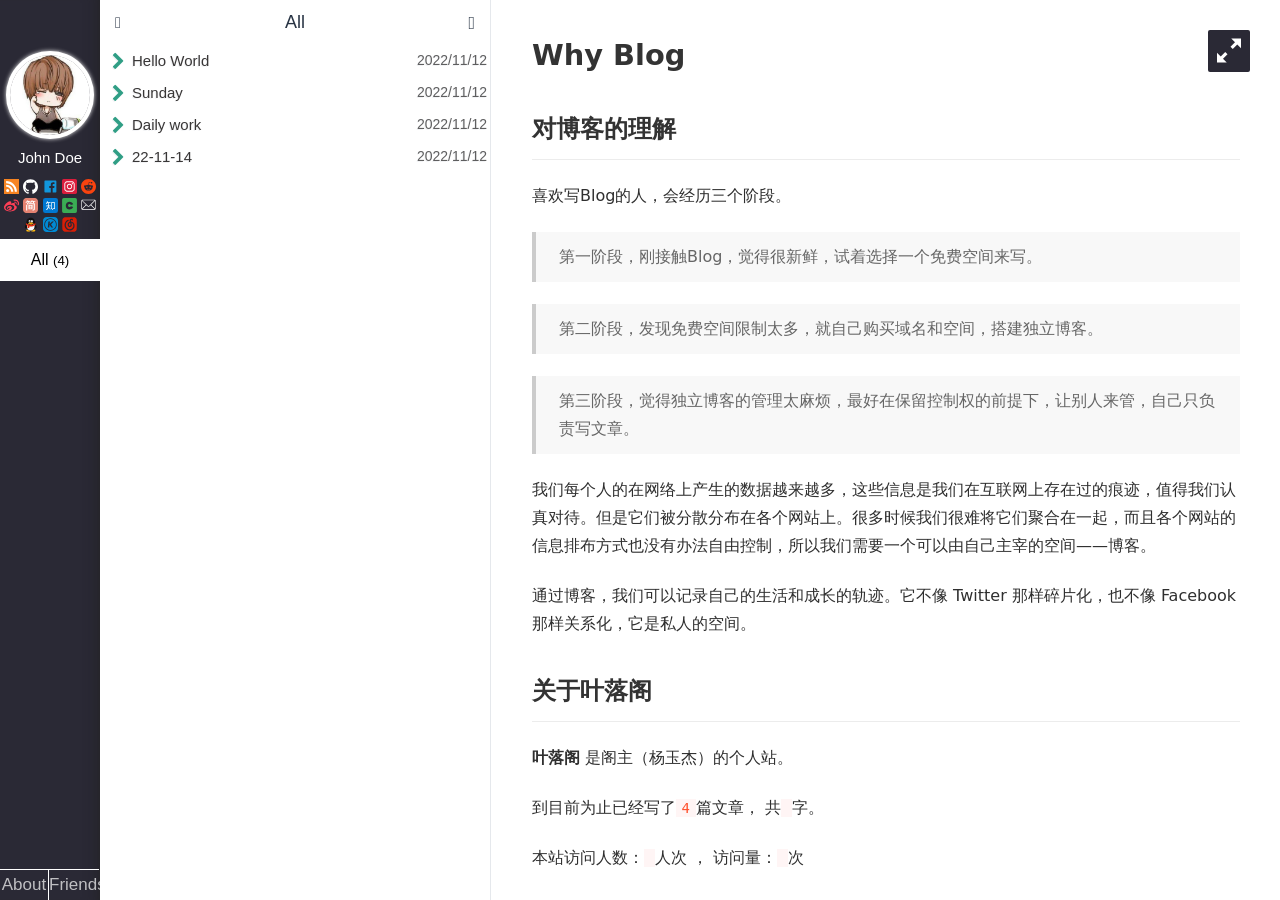
==== commit 8c5e0514: "Site updated: 2022-11-20 14:35:30" ====
--- a/archives/index.html
+++ b/archives/index.html
@@ -6,11 +6,15 @@
   <meta name="keywords" content="">
   <meta name="description" content="Hexo">
     <meta name="viewport" content="width=device-width, initial-scale=1, maximum-scale=1">
-<meta property="og:type" content="website">
-<meta property="og:title" content="Hexo">
-<meta property="og:url" content="http://example.com/archives/index.html">
+<meta name="description" content="Welcome to Hexo! This is your very first post. Check documentation for more info. If you get any problems when using Hexo, you can find the answer in troubleshooting or you can ask me on GitHub. Quick">
+<meta property="og:type" content="article">
+<meta property="og:title" content="Sunday">
+<meta property="og:url" content="http://example.com/2022/11/12/test/index.html">
 <meta property="og:site_name" content="Hexo">
+<meta property="og:description" content="Welcome to Hexo! This is your very first post. Check documentation for more info. If you get any problems when using Hexo, you can find the answer in troubleshooting or you can ask me on GitHub. Quick">
 <meta property="og:locale" content="en_US">
+<meta property="article:published_time" content="2022-11-12T08:27:40.381Z">
+<meta property="article:modified_time" content="2022-11-14T06:32:19.187Z">
 <meta property="article:author" content="John Doe">
 <meta name="twitter:card" content="summary">
 
@@ -238,7 +242,7 @@
     <li>
         <div class="all active" data-rel="All">All
             
-                <small>(2)</small>
+                <small>(4)</small>
             
         </div>
     </li>
@@ -263,7 +267,7 @@
         
     </div>
 </div>
-<input type="hidden" id="yelog_site_posts_number" value="2">
+<input type="hidden" id="yelog_site_posts_number" value="4">
 
 <div style="display: none">
     <span id="busuanzi_value_site_uv"></span>
@@ -331,6 +335,24 @@
            data-tag=""
            data-author="" >
             <span class="post-title" title="Sunday">Sunday</span>
+            <span class="post-date" title="2022-11-12 16:27:40">2022/11/12</span>
+        </a>
+        
+        
+        <a  class="All "
+           href="/2022/11/12/%E4%BD%9C%E6%81%AF%E6%97%B6%E9%97%B4/"
+           data-tag=""
+           data-author="" >
+            <span class="post-title" title="Daily work">Daily work</span>
+            <span class="post-date" title="2022-11-12 16:27:40">2022/11/12</span>
+        </a>
+        
+        
+        <a  class="All "
+           href="/2022/11/12/022-11-14/"
+           data-tag=""
+           data-author="" >
+            <span class="post-title" title="22-11-14">22-11-14</span>
             <span class="post-date" title="2022-11-12 16:27:40">2022/11/12</span>
         </a>
         
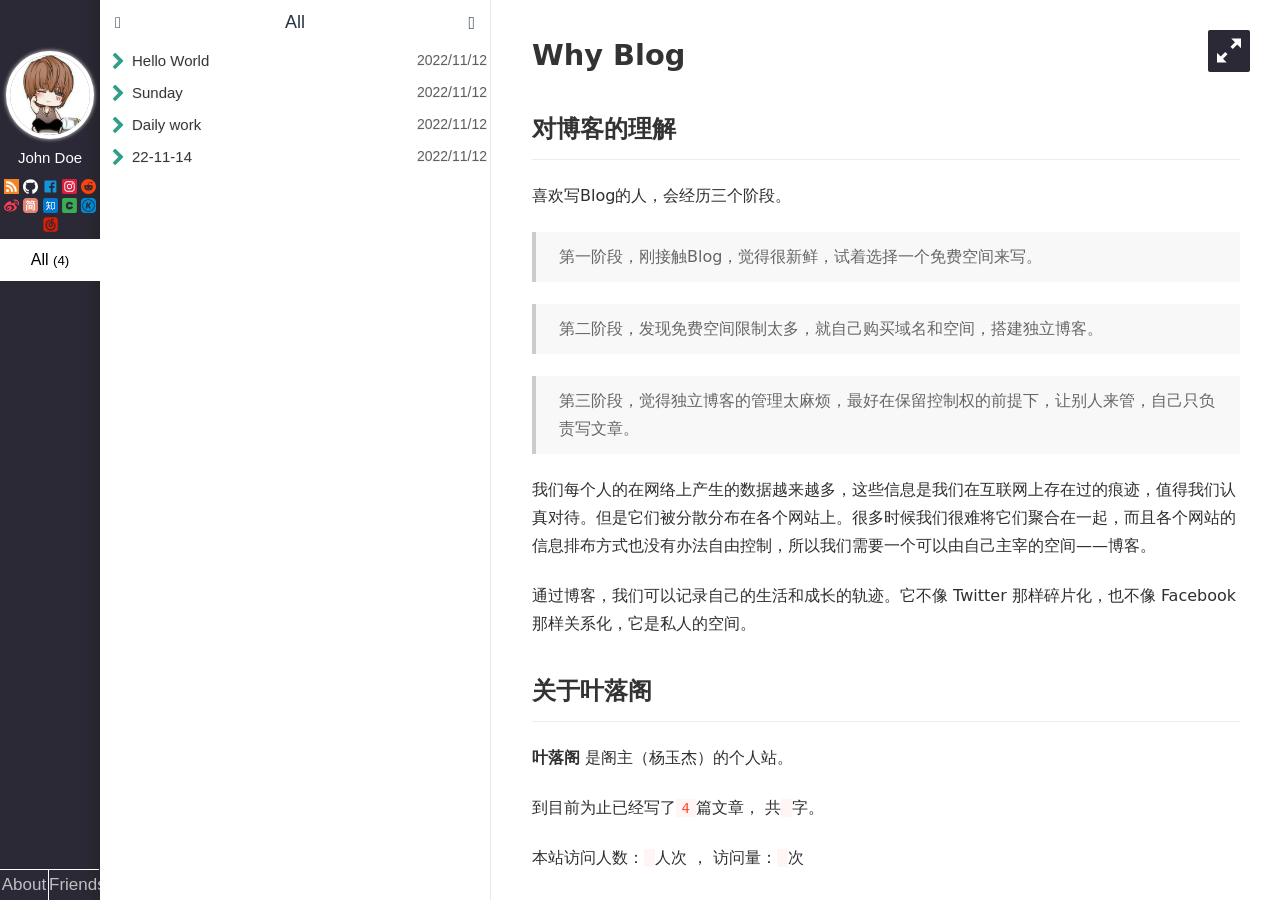
==== commit eeb7f139: "Site updated: 2022-11-20 14:50:57" ====
--- a/archives/index.html
+++ b/archives/index.html
@@ -8,13 +8,13 @@
     <meta name="viewport" content="width=device-width, initial-scale=1, maximum-scale=1">
 <meta name="description" content="Welcome to Hexo! This is your very first post. Check documentation for more info. If you get any problems when using Hexo, you can find the answer in troubleshooting or you can ask me on GitHub. Quick">
 <meta property="og:type" content="article">
-<meta property="og:title" content="Sunday">
-<meta property="og:url" content="http://example.com/2022/11/12/test/index.html">
+<meta property="og:title" content="Hello World">
+<meta property="og:url" content="http://example.com/2022/11/12/hello-world/index.html">
 <meta property="og:site_name" content="Hexo">
 <meta property="og:description" content="Welcome to Hexo! This is your very first post. Check documentation for more info. If you get any problems when using Hexo, you can find the answer in troubleshooting or you can ask me on GitHub. Quick">
 <meta property="og:locale" content="en_US">
 <meta property="article:published_time" content="2022-11-12T08:27:40.381Z">
-<meta property="article:modified_time" content="2022-11-14T06:32:19.187Z">
+<meta property="article:modified_time" content="2022-11-12T08:27:40.381Z">
 <meta property="article:author" content="John Doe">
 <meta name="twitter:card" content="summary">
 
@@ -186,27 +186,7 @@
         
     
         
-            <a title="email"
-               href="mailto:jaytp@qq.com"
-               target="_blank">
-                
-                    <svg class="iconfont-svg" aria-hidden="true">
-                        <use xlink:href="#icon-email"></use>
-                    </svg>
-                
-            </a>
-        
-    
-        
-            <a title="qq"
-               href="http://wpa.qq.com/msgrd?v=3&uin=872336115&site=qq&menu=yes"
-               target="_blank">
-                
-                    <svg class="iconfont-svg" aria-hidden="true">
-                        <use xlink:href="#icon-qq"></use>
-                    </svg>
-                
-            </a>
+    
         
     
         
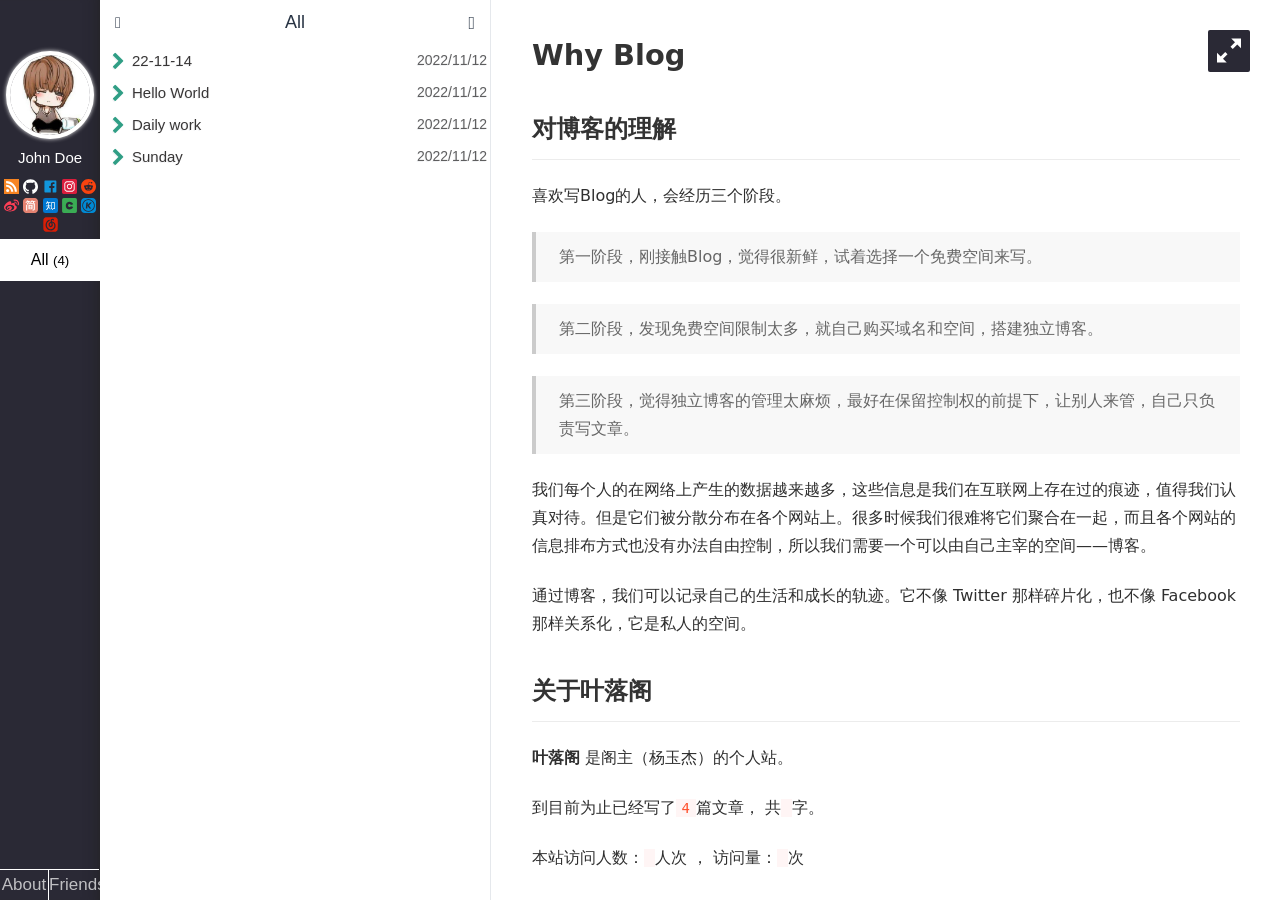
==== commit 5f688aac: "Site updated: 2022-11-20 14:56:22" ====
--- a/archives/index.html
+++ b/archives/index.html
@@ -6,15 +6,15 @@
   <meta name="keywords" content="">
   <meta name="description" content="Hexo">
     <meta name="viewport" content="width=device-width, initial-scale=1, maximum-scale=1">
-<meta name="description" content="Welcome to Hexo! This is your very first post. Check documentation for more info. If you get any problems when using Hexo, you can find the answer in troubleshooting or you can ask me on GitHub. Quick">
+<meta name="description" content="老板小秘说下午要开会，估计又是极具针对性的事情。淡定，躺平摆烂，只要不实质搞，就坚持躺平。 Welcome to Hexo! This is your very first post. Check documentation for more info. If you get any problems when using Hexo, you can find the answer in trou">
 <meta property="og:type" content="article">
-<meta property="og:title" content="Hello World">
-<meta property="og:url" content="http://example.com/2022/11/12/hello-world/index.html">
+<meta property="og:title" content="22-11-14">
+<meta property="og:url" content="http://example.com/2022/11/12/022-11-14/index.html">
 <meta property="og:site_name" content="Hexo">
-<meta property="og:description" content="Welcome to Hexo! This is your very first post. Check documentation for more info. If you get any problems when using Hexo, you can find the answer in troubleshooting or you can ask me on GitHub. Quick">
+<meta property="og:description" content="老板小秘说下午要开会，估计又是极具针对性的事情。淡定，躺平摆烂，只要不实质搞，就坚持躺平。 Welcome to Hexo! This is your very first post. Check documentation for more info. If you get any problems when using Hexo, you can find the answer in trou">
 <meta property="og:locale" content="en_US">
 <meta property="article:published_time" content="2022-11-12T08:27:40.381Z">
-<meta property="article:modified_time" content="2022-11-12T08:27:40.381Z">
+<meta property="article:modified_time" content="2022-11-14T06:47:53.459Z">
 <meta property="article:author" content="John Doe">
 <meta name="twitter:card" content="summary">
 
@@ -302,19 +302,19 @@
         
         
         <a  class="All "
+           href="/2022/11/12/022-11-14/"
+           data-tag=""
+           data-author="" >
+            <span class="post-title" title="22-11-14">22-11-14</span>
+            <span class="post-date" title="2022-11-12 16:27:40">2022/11/12</span>
+        </a>
+        
+        
+        <a  class="All "
            href="/2022/11/12/hello-world/"
            data-tag=""
            data-author="" >
             <span class="post-title" title="Hello World">Hello World</span>
-            <span class="post-date" title="2022-11-12 16:27:40">2022/11/12</span>
-        </a>
-        
-        
-        <a  class="All "
-           href="/2022/11/12/test/"
-           data-tag=""
-           data-author="" >
-            <span class="post-title" title="Sunday">Sunday</span>
             <span class="post-date" title="2022-11-12 16:27:40">2022/11/12</span>
         </a>
         
@@ -329,10 +329,10 @@
         
         
         <a  class="All "
-           href="/2022/11/12/022-11-14/"
+           href="/2022/11/12/test/"
            data-tag=""
            data-author="" >
-            <span class="post-title" title="22-11-14">22-11-14</span>
+            <span class="post-title" title="Sunday">Sunday</span>
             <span class="post-date" title="2022-11-12 16:27:40">2022/11/12</span>
         </a>
         
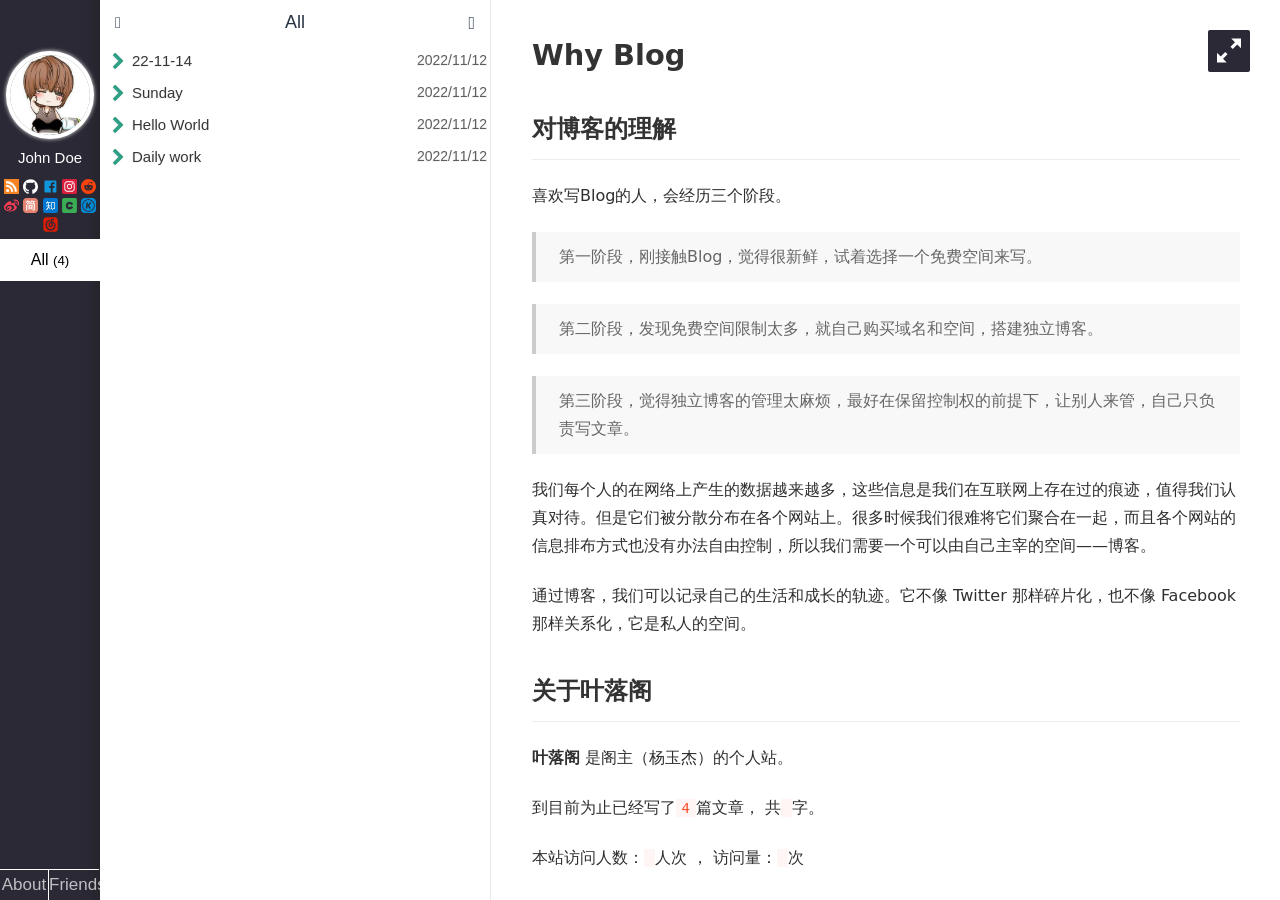
==== commit bad158c1: "Site updated: 2022-11-20 15:06:33" ====
--- a/archives/index.html
+++ b/archives/index.html
@@ -311,6 +311,15 @@
         
         
         <a  class="All "
+           href="/2022/11/12/test/"
+           data-tag=""
+           data-author="" >
+            <span class="post-title" title="Sunday">Sunday</span>
+            <span class="post-date" title="2022-11-12 16:27:40">2022/11/12</span>
+        </a>
+        
+        
+        <a  class="All "
            href="/2022/11/12/hello-world/"
            data-tag=""
            data-author="" >
@@ -324,15 +333,6 @@
            data-tag=""
            data-author="" >
             <span class="post-title" title="Daily work">Daily work</span>
-            <span class="post-date" title="2022-11-12 16:27:40">2022/11/12</span>
-        </a>
-        
-        
-        <a  class="All "
-           href="/2022/11/12/test/"
-           data-tag=""
-           data-author="" >
-            <span class="post-title" title="Sunday">Sunday</span>
             <span class="post-date" title="2022-11-12 16:27:40">2022/11/12</span>
         </a>
         
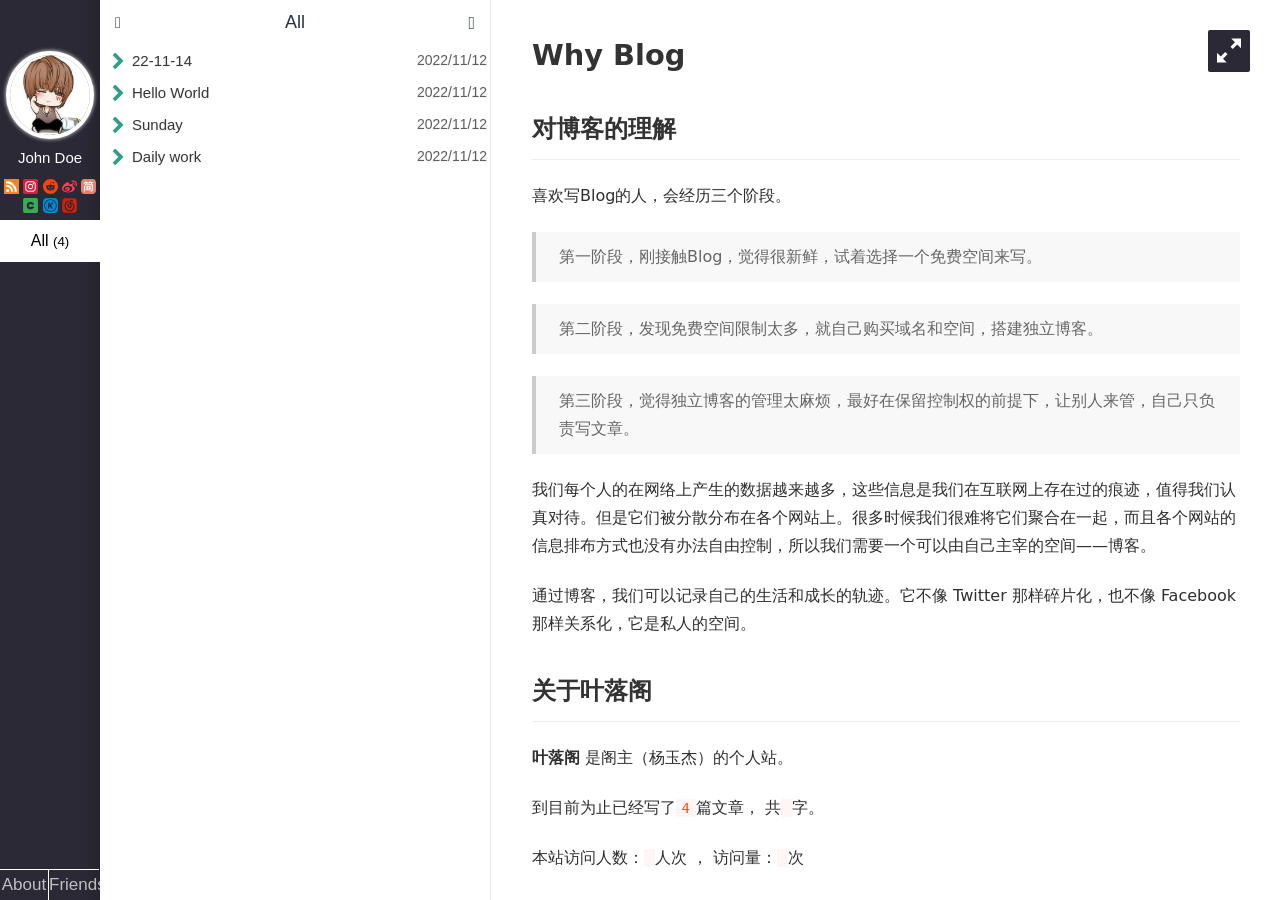
==== commit 812c5781: "Site updated: 2022-11-20 15:11:35" ====
--- a/archives/index.html
+++ b/archives/index.html
@@ -82,27 +82,7 @@
         
     
         
-            <a title="github"
-               href="https://github.com/yelog"
-               target="_blank">
-                
-                    <svg class="iconfont-svg" aria-hidden="true">
-                        <use xlink:href="#icon-github"></use>
-                    </svg>
-                
-            </a>
-        
-    
-        
-            <a title="facebook"
-               href="https://www.facebook.com/faker.tops"
-               target="_blank">
-                
-                    <svg class="iconfont-svg" aria-hidden="true">
-                        <use xlink:href="#icon-facebook"></use>
-                    </svg>
-                
-            </a>
+    
         
     
         
@@ -157,16 +137,6 @@
             </a>
         
     
-        
-            <a title="zhihu"
-               href="https://www.zhihu.com/people/jaytp/activities"
-               target="_blank">
-                
-                    <svg class="iconfont-svg" aria-hidden="true">
-                        <use xlink:href="#icon-zhihu"></use>
-                    </svg>
-                
-            </a>
         
     
         
@@ -311,19 +281,19 @@
         
         
         <a  class="All "
+           href="/2022/11/12/hello-world/"
+           data-tag=""
+           data-author="" >
+            <span class="post-title" title="Hello World">Hello World</span>
+            <span class="post-date" title="2022-11-12 16:27:40">2022/11/12</span>
+        </a>
+        
+        
+        <a  class="All "
            href="/2022/11/12/test/"
            data-tag=""
            data-author="" >
             <span class="post-title" title="Sunday">Sunday</span>
-            <span class="post-date" title="2022-11-12 16:27:40">2022/11/12</span>
-        </a>
-        
-        
-        <a  class="All "
-           href="/2022/11/12/hello-world/"
-           data-tag=""
-           data-author="" >
-            <span class="post-title" title="Hello World">Hello World</span>
             <span class="post-date" title="2022-11-12 16:27:40">2022/11/12</span>
         </a>
         
